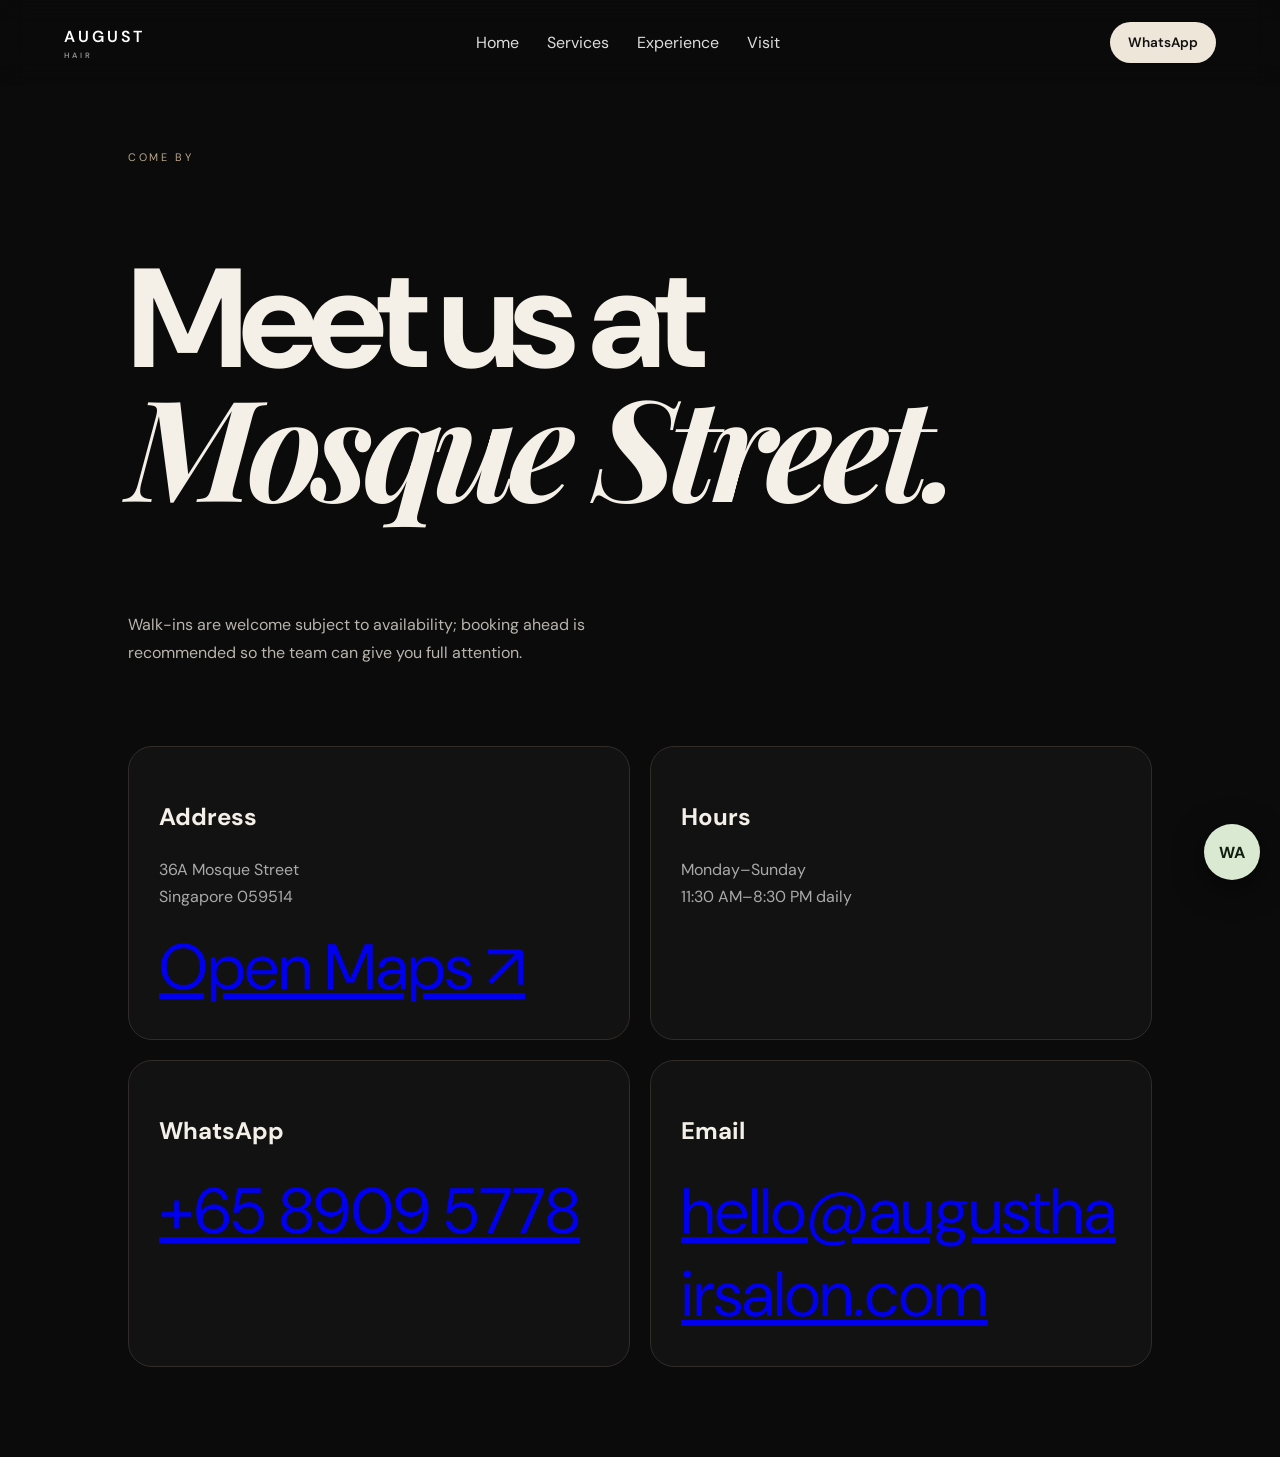
==== contact.html @ 677664ef "Create Salon 1 contact and directions page" ====
<!doctype html><html><head><meta charset="utf-8"><meta name="viewport" content="width=device-width,initial-scale=1"><title>Visit August Hair Salon</title><link rel="stylesheet" href="style.css"><link rel="stylesheet" href="site.css"></head><body><header><a class="logo" href="index.html">AUGUST<span>HAIR</span></a><nav><a href="index.html">Home</a><a href="services.html">Services</a><a href="experience.html">Experience</a><a href="contact.html">Visit</a></nav><a class="navcta" href="https://wa.me/6589095778">WhatsApp</a></header><main class="page"><div class="page-hero"><p class="eyebrow">COME BY</p><h1>Meet us at<br><i>Mosque Street.</i></h1><p class="lead">Walk-ins are welcome subject to availability; booking ahead is recommended so the team can give you full attention.</p></div><div class="contact-grid"><article class="contact-card reveal"><h3>Address</h3><p>36A Mosque Street<br>Singapore 059514</p><a class="big-link" href="https://www.google.com/maps/search/?api=1&query=36A%20Mosque%20Street%20Singapore%20059514">Open Maps ↗</a></article><article class="contact-card reveal"><h3>Hours</h3><p>Monday–Sunday<br>11:30 AM–8:30 PM daily</p></article><article class="contact-card reveal"><h3>WhatsApp</h3><a class="big-link" href="https://wa.me/6589095778">+65 8909 5778</a></article><article class="contact-card reveal"><h3>Email</h3><a class="big-link" href="mailto:hello@augusthairsalon.com">hello@augusthairsalon.com</a></article></div></main><a class="float" href="https://wa.me/6589095778">WA</a><script src="site.js"></script></body></html>
---- style.css ----
@import url('https://fonts.googleapis.com/css2?family=DM+Sans:wght@400;500;600&family=Playfair+Display:ital,wght@0,500;1,500&display=swap');*{box-sizing:border-box}html{scroll-behavior:smooth}body{margin:0;background:#0b0b0b;color:#f4f0e8;font-family:'DM Sans',sans-serif;overflow-x:hidden}header{position:fixed;z-index:5;top:0;width:100%;display:flex;align-items:center;justify-content:space-between;padding:22px 5vw;backdrop-filter:blur(14px);background:#0b0b0bb8}.logo{color:#fff;text-decoration:none;font-weight:600;letter-spacing:.18em}.logo span{display:block;font-size:.48rem;opacity:.55;margin-top:3px}nav{display:none;gap:28px}nav a,.ghost{color:#ddd;text-decoration:none}.navcta,.btn{background:#eee6d8;color:#111;padding:12px 18px;border-radius:999px;text-decoration:none;font-weight:600;font-size:.85rem}.hero{min-height:100svh;padding:150px 7vw 70px;display:flex;flex-direction:column;justify-content:center;position:relative}.orb{position:absolute;width:60vw;height:60vw;max-width:620px;max-height:620px;border-radius:50%;right:-20%;top:20%;background:radial-gradient(circle at 35% 30%,#d9c5a0,transparent 42%),radial-gradient(circle,#493a2c,transparent 70%);filter:blur(2px);opacity:.65;animation:float 8s ease-in-out infinite}.eyebrow{font-size:.68rem;letter-spacing:.24em;color:#bba98f;margin:0 0 22px}.hero h1,h2{font-size:clamp(3rem,11vw,8rem);line-height:.9;margin:0;letter-spacing:-.055em;position:relative;z-index:1}.hero h1 i,h2 i{font-family:'Playfair Display',serif;font-weight:500}.lead{max-width:540px;color:#b9b4ac;line-height:1.7;margin:30px 0;position:relative;z-index:1}.actions{display:flex;gap:12px;align-items:center;flex-wrap:wrap;position:relative;z-index:1}.ghost{padding:12px 4px;font-size:.85rem}.section,.split,.visit{padding:110px 7vw}.section{background:#111}.section h2{font-size:clamp(2.7rem,8vw,6rem);margin-bottom:60px}.cards{display:grid;gap:16px}.cards article{min-height:280px;border:1px solid #2b2b2b;border-radius:24px;padding:28px;display:flex;flex-direction:column;justify-content:space-between;background:linear-gradient(145deg,#181818,#0e0e0e);transition:.5s}.cards article:hover{transform:translateY(-8px);border-color:#74624a}.cards b{color:#aa977a}.cards h3{font-size:1.5rem}.cards p,.copy p,.visit p{color:#aaa;line-height:1.7}.cards strong{font-size:1.2rem}.split{display:grid;gap:50px}.copy{max-width:560px}.copy p{font-size:1.15rem}.visit{text-align:center;background:linear-gradient(120deg,#29231d,#111)}.visit h2{font-size:clamp(2.8rem,9vw,6rem);margin-bottom:20px}.visit .actions{justify-content:center}.float{position:fixed;z-index:6;right:20px;bottom:20px;width:56px;height:56px;border-radius:50%;display:grid;place-items:center;background:#d9e9d2;color:#102010;text-decoration:none;font-weight:700;box-shadow:0 8px 30px #0008}#loader{position:fixed;inset:0;background:#0b0b0b;z-index:20;display:grid;place-items:center;transition:opacity .8s}#loader span{letter-spacing:.35em;font-size:1.2rem}@keyframes float{50%{transform:translate3d(-20px,20px,0) scale(1.04)}}@media(min-width:800px){nav{display:flex}.cards{grid-template-columns:repeat(3,1fr)}.split{grid-template-columns:1fr 1fr;align-items:center}.hero{padding-left:10vw}.orb{right:2%}}
---- site.css ----
:root{--accent:#d9c5a0;--line:#302d29}body{background-attachment:fixed}.hero-meta{display:flex;gap:28px;flex-wrap:wrap;margin-top:70px;font-size:.65rem;letter-spacing:.18em;color:#888}.marquee{overflow:hidden;border-block:1px solid var(--line);padding:18px 0;white-space:nowrap;background:#111}.marquee div{width:max-content;animation:marquee 28s linear infinite;letter-spacing:.25em;color:#8f806d}.feature{padding:110px 7vw;display:grid;gap:40px;grid-template-columns:1fr;align-items:center;background:radial-gradient(circle at 80% 40%,#29241d,#0b0b0b 55%)}.feature p{color:#aaa;line-height:1.8;max-width:560px}.feature h2{font-size:clamp(3rem,9vw,7rem)}.feature .btn{display:inline-block;margin-top:15px}.reveal{opacity:0;transform:translateY(35px);transition:opacity .8s ease,transform .8s ease}.reveal.visible{opacity:1;transform:none}.tilt{transform-style:preserve-3d;will-change:transform}.tilt a{color:var(--accent);text-decoration:none}.page{min-height:100svh;padding:150px 7vw 90px}.page-hero{max-width:900px;margin-bottom:80px}.page-hero h1{font-size:clamp(3.5rem,11vw,9rem);line-height:.88;letter-spacing:-.06em}.page-hero h1 i{font-family:'Playfair Display',serif}.service-list{display:grid;gap:18px}.service-row{display:grid;grid-template-columns:60px 1fr auto;gap:20px;align-items:start;padding:28px 0;border-top:1px solid var(--line)}.service-row h2{font-size:clamp(1.5rem,4vw,3rem);margin:0 0 8px}.service-row p{color:#aaa;line-height:1.7;max-width:650px}.service-row span{color:var(--accent)}.contact-grid{display:grid;gap:20px}.contact-card{padding:30px;border:1px solid var(--line);border-radius:24px;background:#121212}.contact-card h3{font-size:1.5rem}.contact-card p{color:#aaa;line-height:1.7}.big-link{font-size:clamp(1.5rem,5vw,4rem);word-break:break-word}.page-nav{display:flex;gap:10px;flex-wrap:wrap;margin-top:50px}.page-nav a{padding:11px 15px;border:1px solid var(--line);border-radius:999px;text-decoration:none}.page-nav a:hover{background:#eee6d8;color:#111}@keyframes marquee{to{transform:translateX(-50%)}}@media(min-width:800px){.feature{grid-template-columns:1fr 1fr}.service-list{max-width:1100px}.contact-grid{grid-template-columns:1fr 1fr}.page{padding-left:10vw;padding-right:10vw}}
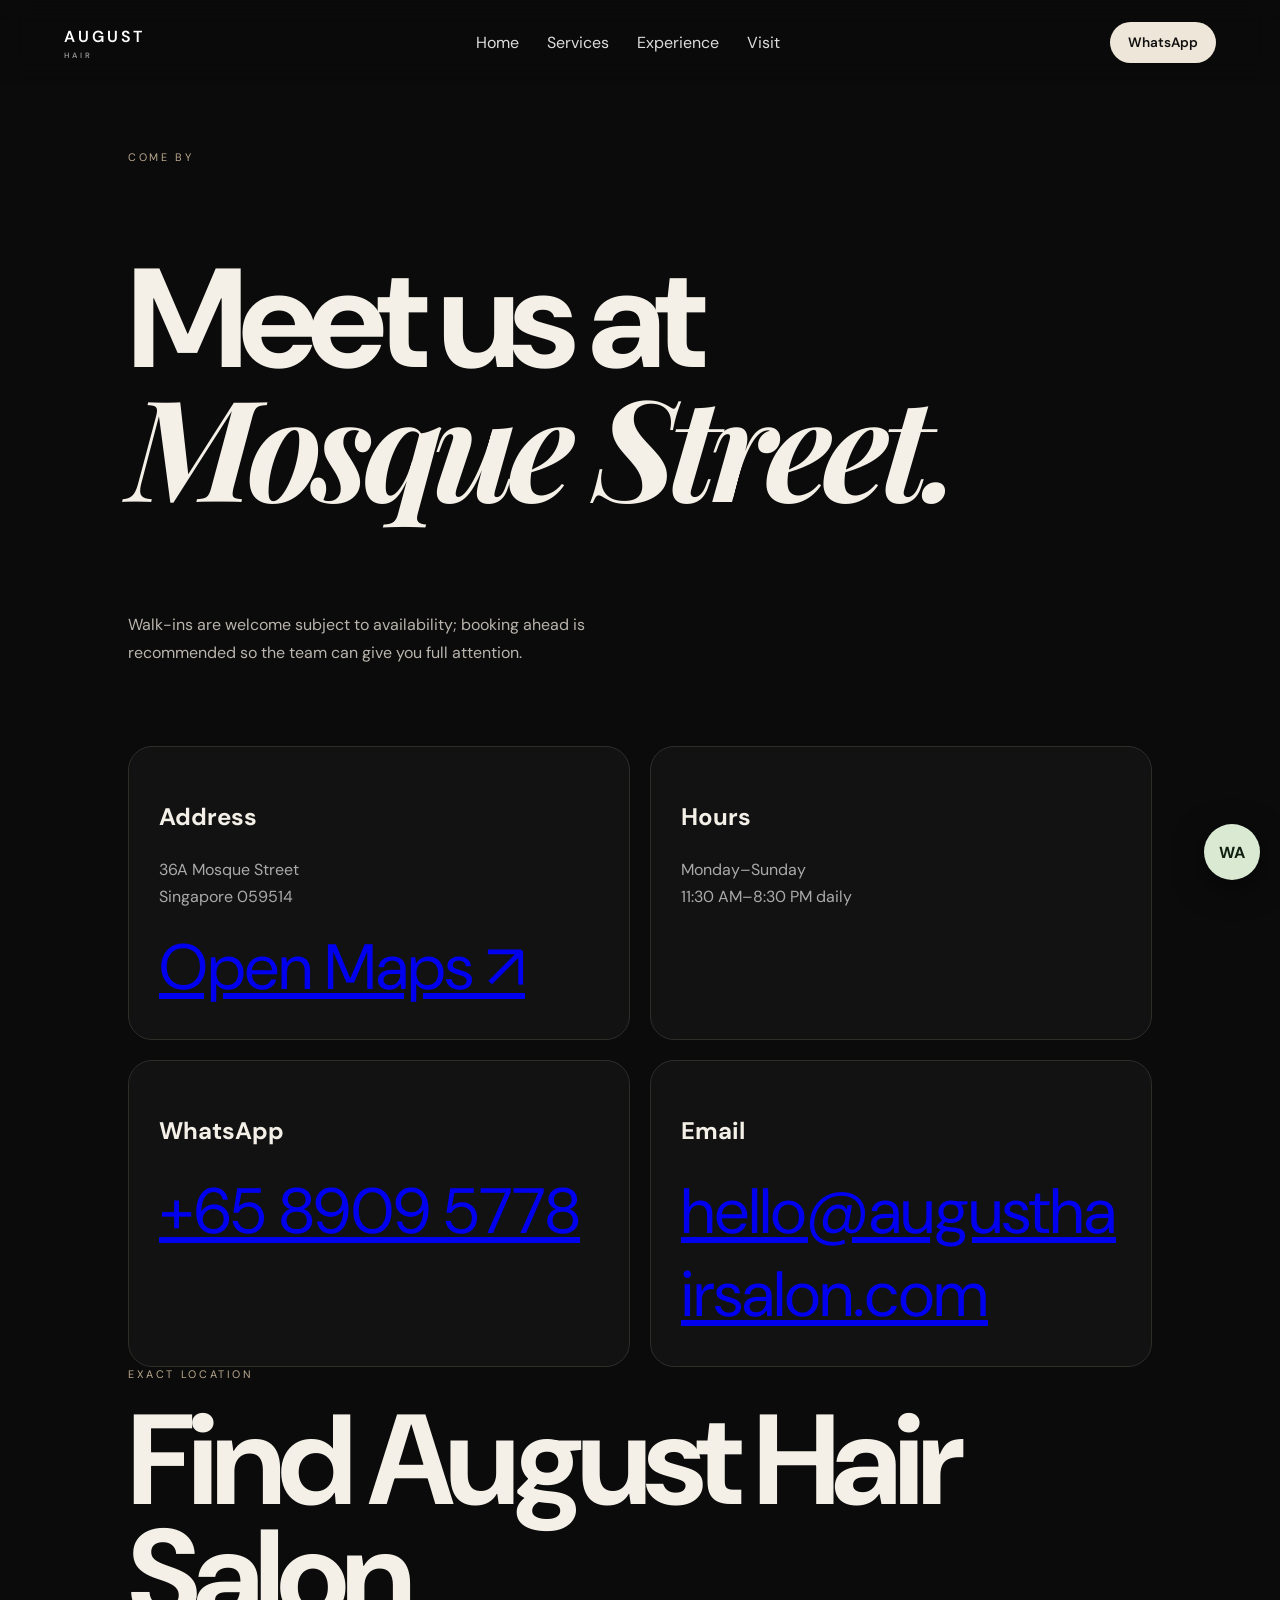
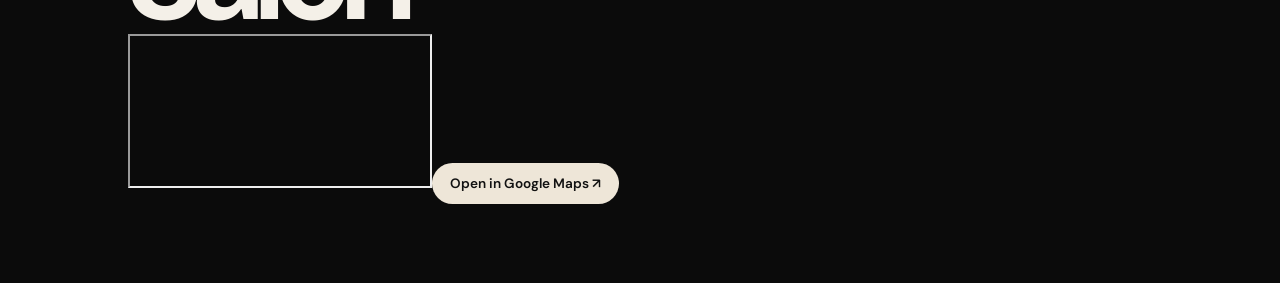
==== commit 431b78a7: "Upgrade Salon 1 contact page with exact embedded Google Maps and prefilled WhatsApp" ====
--- a/contact.html
+++ b/contact.html
@@ -1 +1 @@
-<!doctype html><html><head><meta charset="utf-8"><meta name="viewport" content="width=device-width,initial-scale=1"><title>Visit August Hair Salon</title><link rel="stylesheet" href="style.css"><link rel="stylesheet" href="site.css"></head><body><header><a class="logo" href="index.html">AUGUST<span>HAIR</span></a><nav><a href="index.html">Home</a><a href="services.html">Services</a><a href="experience.html">Experience</a><a href="contact.html">Visit</a></nav><a class="navcta" href="https://wa.me/6589095778">WhatsApp</a></header><main class="page"><div class="page-hero"><p class="eyebrow">COME BY</p><h1>Meet us at<br><i>Mosque Street.</i></h1><p class="lead">Walk-ins are welcome subject to availability; booking ahead is recommended so the team can give you full attention.</p></div><div class="contact-grid"><article class="contact-card reveal"><h3>Address</h3><p>36A Mosque Street<br>Singapore 059514</p><a class="big-link" href="https://www.google.com/maps/search/?api=1&query=36A%20Mosque%20Street%20Singapore%20059514">Open Maps ↗</a></article><article class="contact-card reveal"><h3>Hours</h3><p>Monday–Sunday<br>11:30 AM–8:30 PM daily</p></article><article class="contact-card reveal"><h3>WhatsApp</h3><a class="big-link" href="https://wa.me/6589095778">+65 8909 5778</a></article><article class="contact-card reveal"><h3>Email</h3><a class="big-link" href="mailto:hello@augusthairsalon.com">hello@augusthairsalon.com</a></article></div></main><a class="float" href="https://wa.me/6589095778">WA</a><script src="site.js"></script></body></html>+<!doctype html><html lang="en"><head><meta charset="utf-8"><meta name="viewport" content="width=device-width,initial-scale=1"><title>Visit August Hair Salon</title><link rel="stylesheet" href="style.css"><link rel="stylesheet" href="site.css"></head><body><div id="loader"><strong>AUGUST</strong><span>HAIR · SINGAPORE</span></div><header><a class="logo" href="index.html">AUGUST<span>HAIR</span></a><nav><a href="index.html">Home</a><a href="services.html">Services</a><a href="experience.html">Experience</a><a href="contact.html">Visit</a></nav><a class="navcta" href="https://wa.me/6589095778?text=Hi%20August%20Hair%20Salon%2C%20I%27d%20like%20to%20book%20an%20appointment.">WhatsApp</a></header><main class="page"><div class="page-hero"><p class="eyebrow">COME BY</p><h1>Meet us at<br><i>Mosque Street.</i></h1><p class="lead">Walk-ins are welcome subject to availability; booking ahead is recommended so the team can give you full attention.</p></div><div class="contact-grid"><article class="contact-card reveal"><h3>Address</h3><p>36A Mosque Street<br>Singapore 059514</p><a class="big-link" href="https://www.google.com/maps/search/?api=1&query=36A%20Mosque%20Street%20Singapore%20059514">Open Maps ↗</a></article><article class="contact-card reveal"><h3>Hours</h3><p>Monday–Sunday<br>11:30 AM–8:30 PM daily</p></article><article class="contact-card reveal"><h3>WhatsApp</h3><a class="big-link" href="https://wa.me/6589095778?text=Hi%20August%20Hair%20Salon%2C%20I%27d%20like%20to%20book%20an%20appointment.">+65 8909 5778</a></article><article class="contact-card reveal"><h3>Email</h3><a class="big-link" href="mailto:hello@augusthairsalon.com">hello@augusthairsalon.com</a></article></div><section class="map-block reveal"><p class="eyebrow">EXACT LOCATION</p><h2>Find August Hair Salon</h2><iframe title="August Hair Salon map" src="https://www.google.com/maps?q=36A%20Mosque%20Street%20Singapore%20059514&output=embed" loading="lazy" allowfullscreen></iframe><a class="btn" href="https://www.google.com/maps/search/?api=1&query=36A%20Mosque%20Street%20Singapore%20059514">Open in Google Maps ↗</a></section></main><a class="float" href="https://wa.me/6589095778?text=Hi%20August%20Hair%20Salon%2C%20I%27d%20like%20to%20book%20an%20appointment.">WA</a><script src="site.js"></script></body></html>
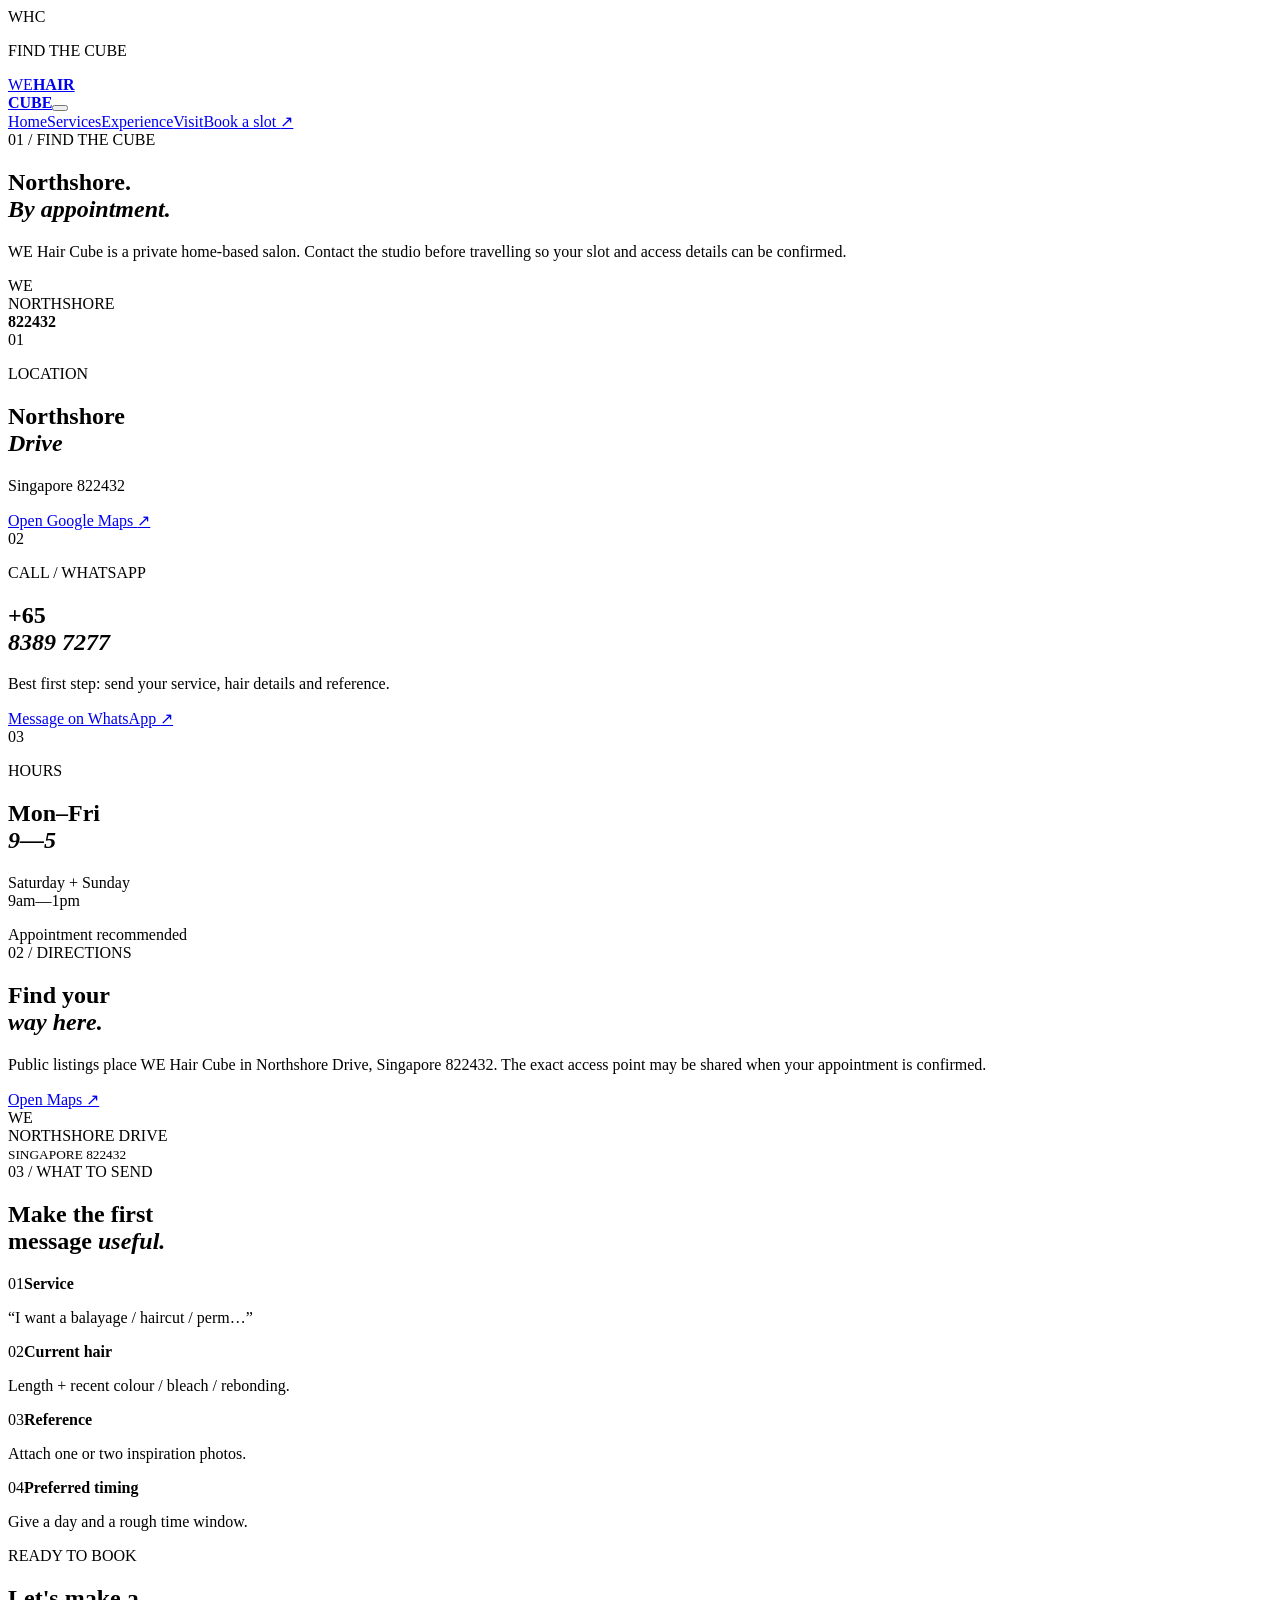
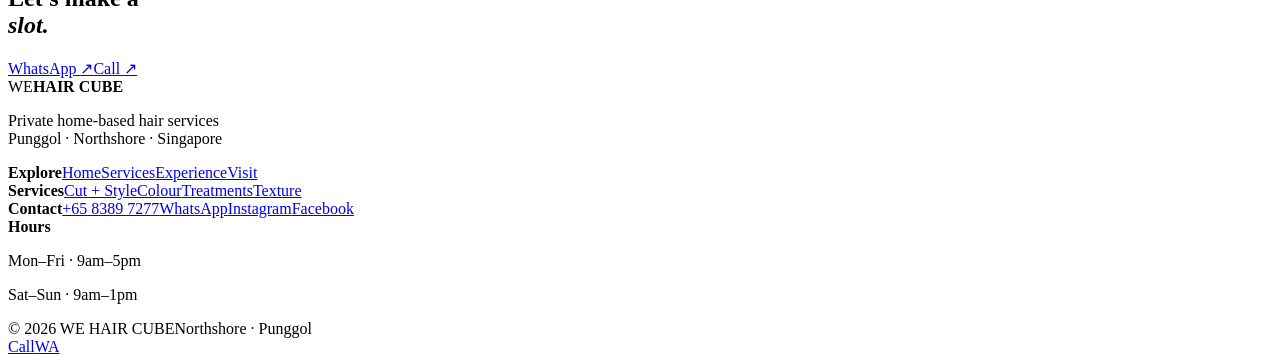
==== commit 2030ef88: "Rebuild Salon-1 contact page for WE Hair Cube" ====
--- a/contact.html
+++ b/contact.html
@@ -1 +1,12 @@
-<!doctype html><html lang="en"><head><meta charset="utf-8"><meta name="viewport" content="width=device-width,initial-scale=1"><title>Visit August Hair Salon</title><link rel="stylesheet" href="style.css"><link rel="stylesheet" href="site.css"></head><body><div id="loader"><strong>AUGUST</strong><span>HAIR · SINGAPORE</span></div><header><a class="logo" href="index.html">AUGUST<span>HAIR</span></a><nav><a href="index.html">Home</a><a href="services.html">Services</a><a href="experience.html">Experience</a><a href="contact.html">Visit</a></nav><a class="navcta" href="https://wa.me/6589095778?text=Hi%20August%20Hair%20Salon%2C%20I%27d%20like%20to%20book%20an%20appointment.">WhatsApp</a></header><main class="page"><div class="page-hero"><p class="eyebrow">COME BY</p><h1>Meet us at<br><i>Mosque Street.</i></h1><p class="lead">Walk-ins are welcome subject to availability; booking ahead is recommended so the team can give you full attention.</p></div><div class="contact-grid"><article class="contact-card reveal"><h3>Address</h3><p>36A Mosque Street<br>Singapore 059514</p><a class="big-link" href="https://www.google.com/maps/search/?api=1&query=36A%20Mosque%20Street%20Singapore%20059514">Open Maps ↗</a></article><article class="contact-card reveal"><h3>Hours</h3><p>Monday–Sunday<br>11:30 AM–8:30 PM daily</p></article><article class="contact-card reveal"><h3>WhatsApp</h3><a class="big-link" href="https://wa.me/6589095778?text=Hi%20August%20Hair%20Salon%2C%20I%27d%20like%20to%20book%20an%20appointment.">+65 8909 5778</a></article><article class="contact-card reveal"><h3>Email</h3><a class="big-link" href="mailto:hello@augusthairsalon.com">hello@augusthairsalon.com</a></article></div><section class="map-block reveal"><p class="eyebrow">EXACT LOCATION</p><h2>Find August Hair Salon</h2><iframe title="August Hair Salon map" src="https://www.google.com/maps?q=36A%20Mosque%20Street%20Singapore%20059514&output=embed" loading="lazy" allowfullscreen></iframe><a class="btn" href="https://www.google.com/maps/search/?api=1&query=36A%20Mosque%20Street%20Singapore%20059514">Open in Google Maps ↗</a></section></main><a class="float" href="https://wa.me/6589095778?text=Hi%20August%20Hair%20Salon%2C%20I%27d%20like%20to%20book%20an%20appointment.">WA</a><script src="site.js"></script></body></html>+<!doctype html>
+<html lang="en"><head><meta charset="utf-8"><meta name="viewport" content="width=device-width,initial-scale=1"><meta name="description" content="Contact WE Hair Cube in Northshore, Punggol, Singapore. Call or WhatsApp to arrange an appointment."><meta name="theme-color" content="#171311"><title>Visit — WE HAIR CUBE</title><link rel="stylesheet" href="whc.css"></head>
+<body class="inner-page contact-page"><div class="loader" aria-hidden="true"><div class="loader-cube"><span>W</span><span>H</span><span>C</span></div><p>FIND THE CUBE</p></div><div class="grain"></div>
+<header class="site-header"><a class="brand" href="index.html"><span>WE</span><strong>HAIR<br>CUBE</strong></a><button class="menu-toggle" aria-label="Open navigation" aria-expanded="false"><i></i><i></i></button><nav class="site-nav"><a href="index.html">Home</a><a href="services.html">Services</a><a href="experience.html">Experience</a><a class="active" href="contact.html">Visit</a><a class="nav-book" href="https://wa.me/6583897277?text=Hi%20WE%20Hair%20Cube%2C%20I%27d%20like%20to%20book%20an%20appointment.">Book a slot <span>↗</span></a></nav></header>
+<main>
+<section class="inner-hero contact-hero section-pad"><div class="section-number reveal">01 / FIND THE CUBE</div><h1 class="display reveal">Northshore.<br><em>By appointment.</em></h1><p class="inner-lead reveal delay-1">WE Hair Cube is a private home-based salon. Contact the studio before travelling so your slot and access details can be confirmed.</p><div class="contact-hero-art reveal delay-2"><div class="pin-shadow"></div><div class="pin-shape">WE</div><div class="pin-label">NORTHSHORE<br><b>822432</b></div></div></section>
+<section class="contact-cards section-pad"><article class="contact-tile reveal"><span class="tile-icon">01</span><p class="kicker"><span></span> LOCATION</p><h2>Northshore<br><em>Drive</em></h2><p>Singapore 822432</p><a class="text-link" href="https://www.google.com/maps/search/?api=1&query=Northshore+Drive+Singapore+822432">Open Google Maps <span>↗</span></a></article><article class="contact-tile reveal delay-1"><span class="tile-icon">02</span><p class="kicker"><span></span> CALL / WHATSAPP</p><h2>+65<br><em>8389 7277</em></h2><p>Best first step: send your service, hair details and reference.</p><a class="text-link" href="https://wa.me/6583897277?text=Hi%20WE%20Hair%20Cube%2C%20I%27d%20like%20to%20book.">Message on WhatsApp <span>↗</span></a></article><article class="contact-tile reveal delay-2"><span class="tile-icon">03</span><p class="kicker"><span></span> HOURS</p><h2>Mon–Fri<br><em>9—5</em></h2><p>Saturday + Sunday<br>9am—1pm</p><span class="availability">Appointment recommended</span></article></section>
+<section class="map-section section-pad reveal"><div class="map-heading"><div><div class="section-number">02 / DIRECTIONS</div><h2>Find your<br><em>way here.</em></h2></div><div><p>Public listings place WE Hair Cube in Northshore Drive, Singapore 822432. The exact access point may be shared when your appointment is confirmed.</p><a class="button button-outline" href="https://www.google.com/maps/search/?api=1&query=Northshore+Drive+Singapore+822432">Open Maps <span>↗</span></a></div></div><div class="map-canvas"><div class="map-grid"></div><div class="road road-a"></div><div class="road road-b"></div><div class="road road-c"></div><div class="route-dot dot-a"></div><div class="route-dot dot-b"></div><div class="map-pin-large">WE</div><div class="map-caption">NORTHSHORE DRIVE<br><small>SINGAPORE 822432</small></div></div></section>
+<section class="booking-guide section-pad"><div class="section-number reveal">03 / WHAT TO SEND</div><div class="booking-grid"><div class="booking-title reveal"><h2>Make the first<br>message <em>useful.</em></h2></div><div class="message-card reveal"><div class="message-line"><span>01</span><b>Service</b><p>“I want a balayage / haircut / perm…”</p></div><div class="message-line"><span>02</span><b>Current hair</b><p>Length + recent colour / bleach / rebonding.</p></div><div class="message-line"><span>03</span><b>Reference</b><p>Attach one or two inspiration photos.</p></div><div class="message-line"><span>04</span><b>Preferred timing</b><p>Give a day and a rough time window.</p></div></div></div></section>
+<section class="cta-panel section-pad reveal"><p class="kicker"><span></span> READY TO BOOK</p><h2>Let's make a<br><em>slot.</em></h2><div class="cta-actions"><a class="button button-accent" href="https://wa.me/6583897277?text=Hi%20WE%20Hair%20Cube%2C%20I%27d%20like%20to%20book.%20Service%3A%20Preferred%20date%3A%20">WhatsApp <span>↗</span></a><a class="button button-dark" href="tel:+6583897277">Call <span>↗</span></a></div></section>
+</main>
+<footer class="site-footer"><div class="footer-brand"><span>WE</span><strong>HAIR CUBE</strong><p>Private home-based hair services<br>Punggol · Northshore · Singapore</p></div><div><b>Explore</b><a href="index.html">Home</a><a href="services.html">Services</a><a href="experience.html">Experience</a><a href="contact.html">Visit</a></div><div><b>Services</b><a href="services.html#cut">Cut + Style</a><a href="services.html#colour">Colour</a><a href="services.html#care">Treatments</a><a href="services.html#texture">Texture</a></div><div><b>Contact</b><a href="tel:+6583897277">+65 8389 7277</a><a href="https://wa.me/6583897277">WhatsApp</a><a href="https://www.instagram.com/we_hair_cube">Instagram</a><a href="https://www.facebook.com/homebaseservice12">Facebook</a></div><div><b>Hours</b><p>Mon–Fri · 9am–5pm</p><p>Sat–Sun · 9am–1pm</p></div><div class="footer-bottom"><span>© 2026 WE HAIR CUBE</span><span>Northshore · Punggol</span></div></footer><div class="floating-actions"><a href="tel:+6583897277">Call</a><a href="https://wa.me/6583897277">WA</a></div><script src="whc.js"></script></body></html>
